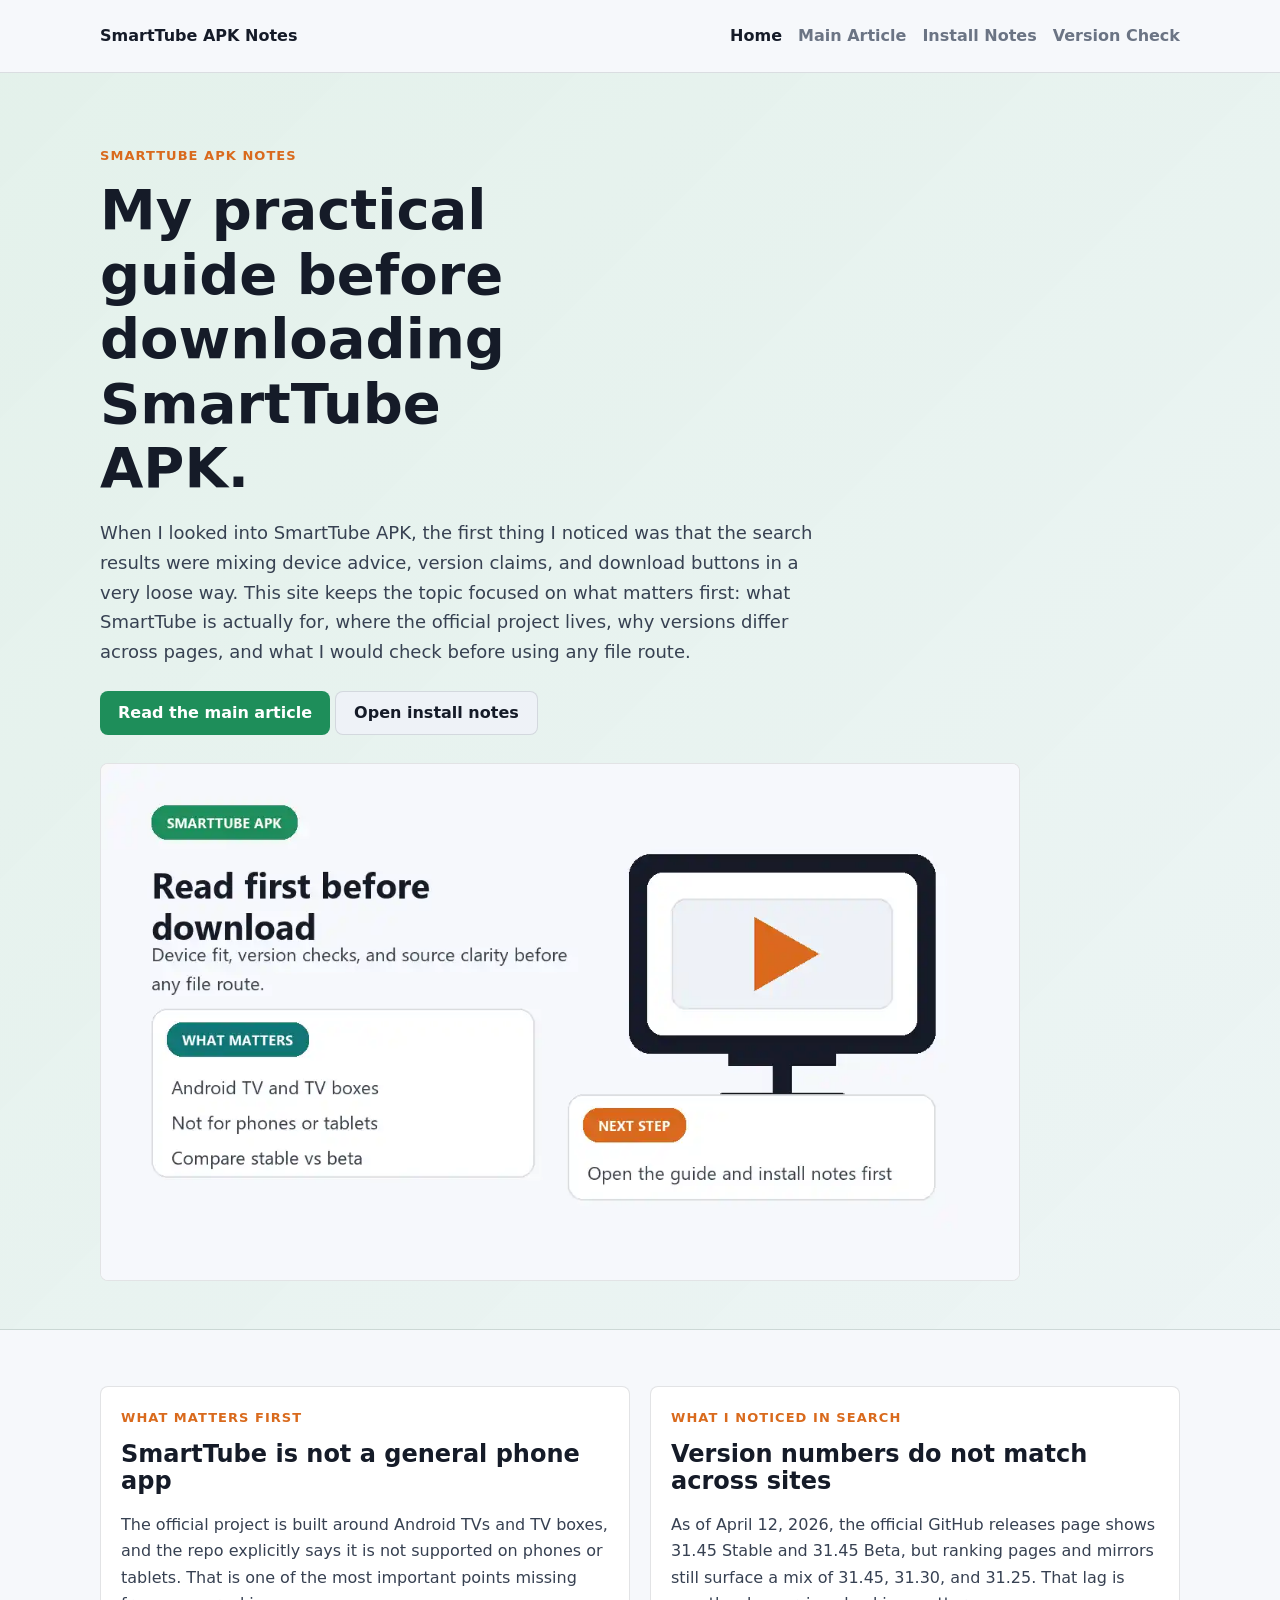
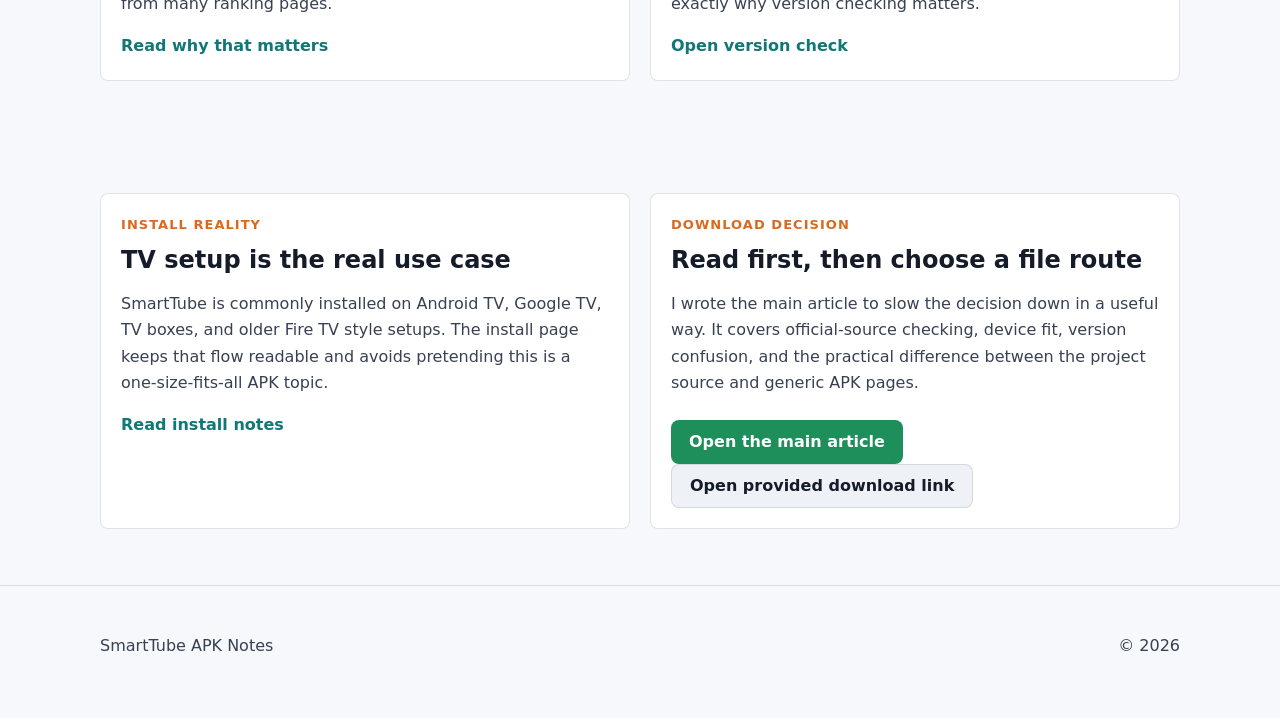
==== index.html @ 64240bf5 "Initial SmartTube APK Notes site" ====
<!DOCTYPE html>
<html lang="en">
<head>
  <meta charset="UTF-8">
  <meta name="viewport" content="width=device-width, initial-scale=1.0">
  <title>SmartTube APK Notes | My Practical Guide Before Downloading It</title>
  <meta name="description" content="A first-person SmartTube APK guide covering what it is, device fit, version confusion, official source checks, and the practical notes I would review before downloading it.">
  <link rel="canonical" href="https://zeshanalikhan.github.io/smarttube-apk-notes-site/">
  <meta property="og:title" content="SmartTube APK Notes | My Practical Guide Before Downloading It">
  <meta property="og:description" content="A first-person SmartTube APK guide covering what it is, device fit, version confusion, official source checks, and practical download notes.">
  <meta property="og:type" content="website">
  <meta property="og:url" content="https://zeshanalikhan.github.io/smarttube-apk-notes-site/">
  <link rel="stylesheet" href="styles.css">
  <script defer src="app.js"></script>
</head>
<body data-page="home">
  <header class="site-header">
    <div class="shell header-row">
      <a class="brand" href="./">SmartTube APK Notes</a>
      <nav class="site-nav" aria-label="Primary">
        <a href="./" data-nav="home">Home</a>
        <a href="pages/smarttube-apk-notes.html" data-nav="smarttube-apk-notes">Main Article</a>
        <a href="pages/smarttube-install-notes.html" data-nav="smarttube-install-notes">Install Notes</a>
        <a href="pages/smarttube-version-check.html" data-nav="smarttube-version-check">Version Check</a>
      </nav>
    </div>
  </header>

  <main>
    <section class="hero">
      <div class="shell hero-copy">
        <p class="eyebrow">SmartTube APK notes</p>
        <h1>My practical guide before downloading SmartTube APK.</h1>
        <p class="lead">When I looked into SmartTube APK, the first thing I noticed was that the search results were mixing device advice, version claims, and download buttons in a very loose way. This site keeps the topic focused on what matters first: what SmartTube is actually for, where the official project lives, why versions differ across pages, and what I would check before using any file route.</p>
        <div class="hero-actions">
          <a class="button primary" href="pages/smarttube-apk-notes.html">Read the main article</a>
          <a class="button secondary-inline" href="pages/smarttube-install-notes.html">Open install notes</a>
        </div>
        <div class="hero-media">
          <img class="feature-image" src="assets/images/smarttube-home-hero.webp" alt="SmartTube APK guide graphic showing device fit, version checks, and source clarity before download.">
        </div>
      </div>
    </section>

    <section class="section">
      <div class="shell grid">
        <article class="panel">
          <p class="section-label">What matters first</p>
          <h2>SmartTube is not a general phone app</h2>
          <p>The official project is built around Android TVs and TV boxes, and the repo explicitly says it is not supported on phones or tablets. That is one of the most important points missing from many ranking pages.</p>
          <a class="text-link" href="pages/smarttube-apk-notes.html">Read why that matters</a>
        </article>
        <article class="panel">
          <p class="section-label">What I noticed in search</p>
          <h2>Version numbers do not match across sites</h2>
          <p>As of April 12, 2026, the official GitHub releases page shows 31.45 Stable and 31.45 Beta, but ranking pages and mirrors still surface a mix of 31.45, 31.30, and 31.25. That lag is exactly why version checking matters.</p>
          <a class="text-link" href="pages/smarttube-version-check.html">Open version check</a>
        </article>
      </div>
    </section>

    <section class="section section-alt">
      <div class="shell grid">
        <article class="panel">
          <p class="section-label">Install reality</p>
          <h2>TV setup is the real use case</h2>
          <p>SmartTube is commonly installed on Android TV, Google TV, TV boxes, and older Fire TV style setups. The install page keeps that flow readable and avoids pretending this is a one-size-fits-all APK topic.</p>
          <a class="text-link" href="pages/smarttube-install-notes.html">Read install notes</a>
        </article>
        <article class="panel">
          <p class="section-label">Download decision</p>
          <h2>Read first, then choose a file route</h2>
          <p>I wrote the main article to slow the decision down in a useful way. It covers official-source checking, device fit, version confusion, and the practical difference between the project source and generic APK pages.</p>
          <div class="hero-actions">
            <a class="button primary" href="pages/smarttube-apk-notes.html">Open the main article</a>
            <a class="button secondary-inline" href="https://1024terabox.com/s/1lRL7Nw1kT2Aiplh6pbHrBQ">Open provided download link</a>
          </div>
        </article>
      </div>
    </section>
  </main>

  <footer class="site-footer">
    <div class="shell footer-row">
      <p>SmartTube APK Notes</p>
      <p>&copy; <span data-year></span></p>
    </div>
  </footer>
</body>
</html>
---- styles.css ----
:root {
  --bg: #f6f8fb;
  --surface: #ffffff;
  --surface-alt: #eef2f7;
  --ink: #151b28;
  --text: #374152;
  --muted: #6b7484;
  --line: rgba(21, 27, 40, 0.12);
  --green: #1e8e5a;
  --teal: #117777;
  --orange: #d96a1d;
}

*,
*::before,
*::after {
  box-sizing: border-box;
}

body {
  margin: 0;
  font-family: "Inter", "Segoe UI", system-ui, -apple-system, sans-serif;
  background: var(--bg);
  color: var(--text);
  line-height: 1.65;
}

a {
  color: inherit;
}

.shell {
  width: min(1080px, calc(100% - 32px));
  margin: 0 auto;
}

.narrow {
  width: min(760px, 100%);
}

.site-header {
  position: sticky;
  top: 0;
  z-index: 10;
  background: rgba(246, 248, 251, 0.95);
  border-bottom: 1px solid var(--line);
  backdrop-filter: blur(10px);
}

.header-row,
.footer-row {
  display: flex;
  align-items: center;
  justify-content: space-between;
  gap: 20px;
  min-height: 72px;
}

.brand,
.site-nav a,
.text-link {
  text-decoration: none;
}

.brand {
  font-weight: 800;
  color: var(--ink);
}

.site-nav {
  display: flex;
  flex-wrap: wrap;
  gap: 16px;
}

.site-nav a {
  font-weight: 700;
  color: var(--muted);
}

.site-nav a.active {
  color: var(--ink);
}

.hero,
.page-hero {
  padding: 72px 0 48px;
}

.hero {
  background:
    linear-gradient(135deg, rgba(30, 142, 90, 0.12), rgba(17, 119, 119, 0.08)),
    var(--surface);
  border-bottom: 1px solid var(--line);
}

.page-hero {
  background: var(--surface-alt);
  border-bottom: 1px solid var(--line);
}

.eyebrow,
.section-label {
  margin: 0 0 12px;
  color: var(--orange);
  font-size: 13px;
  font-weight: 800;
  text-transform: uppercase;
  letter-spacing: 0.08em;
}

h1,
h2 {
  margin: 0;
  color: var(--ink);
  line-height: 1.15;
}

h1 {
  font-size: clamp(34px, 5vw, 56px);
  max-width: 11ch;
}

.lead {
  margin: 18px 0 0;
  max-width: 64ch;
  font-size: 18px;
}

.hero-actions {
  margin-top: 24px;
}

.hero-media,
.page-media {
  margin-top: 28px;
}

.feature-image {
  display: block;
  width: min(100%, 920px);
  height: auto;
  border: 1px solid var(--line);
  border-radius: 8px;
  background: var(--surface);
}

.page-media .feature-image {
  width: 100%;
}

.media-note {
  margin: 10px 0 0;
  color: var(--muted);
  font-size: 14px;
}

.section {
  padding: 56px 0;
}

.grid {
  display: grid;
  grid-template-columns: repeat(2, minmax(0, 1fr));
  gap: 20px;
}

.article-stack {
  display: grid;
  gap: 18px;
}

.panel {
  background: var(--surface);
  border: 1px solid var(--line);
  border-radius: 8px;
  padding: 20px;
}

.panel ul {
  margin: 14px 0 0;
  padding-left: 20px;
}

.button {
  display: inline-flex;
  align-items: center;
  justify-content: center;
  min-height: 44px;
  padding: 0 18px;
  border-radius: 8px;
  text-decoration: none;
  font-weight: 800;
}

.button.primary {
  background: var(--green);
  color: #fff;
}

.button.secondary-inline {
  background: var(--surface-alt);
  color: var(--ink);
  border: 1px solid var(--line);
}

.text-link {
  color: var(--teal);
  font-weight: 800;
}

.site-footer {
  padding: 24px 0 36px;
  border-top: 1px solid var(--line);
}

.not-found {
  min-height: 100vh;
  display: grid;
  place-items: center;
  align-content: center;
  gap: 14px;
  text-align: center;
  padding: 32px;
}

@media (max-width: 720px) {
  .grid {
    grid-template-columns: 1fr;
  }

  .lead {
    font-size: 16px;
  }

  h1 {
    max-width: 12ch;
  }
}
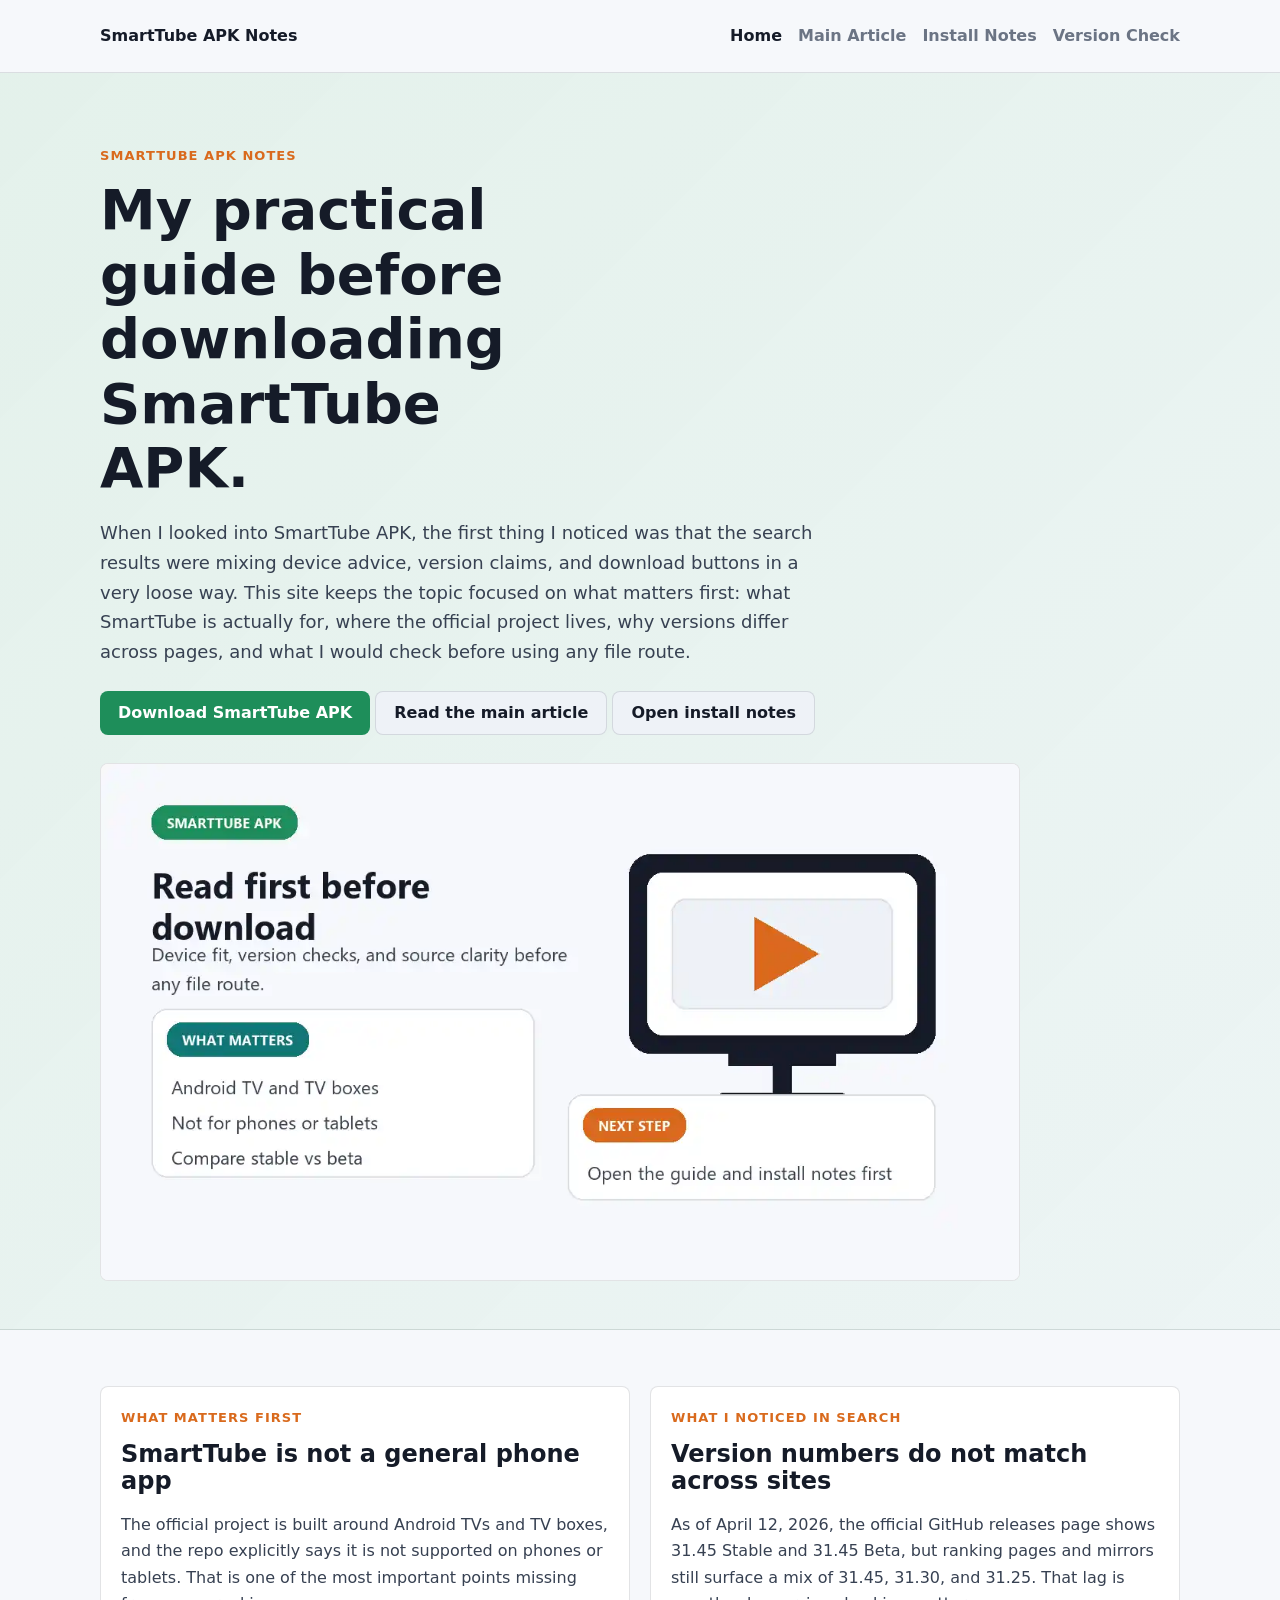
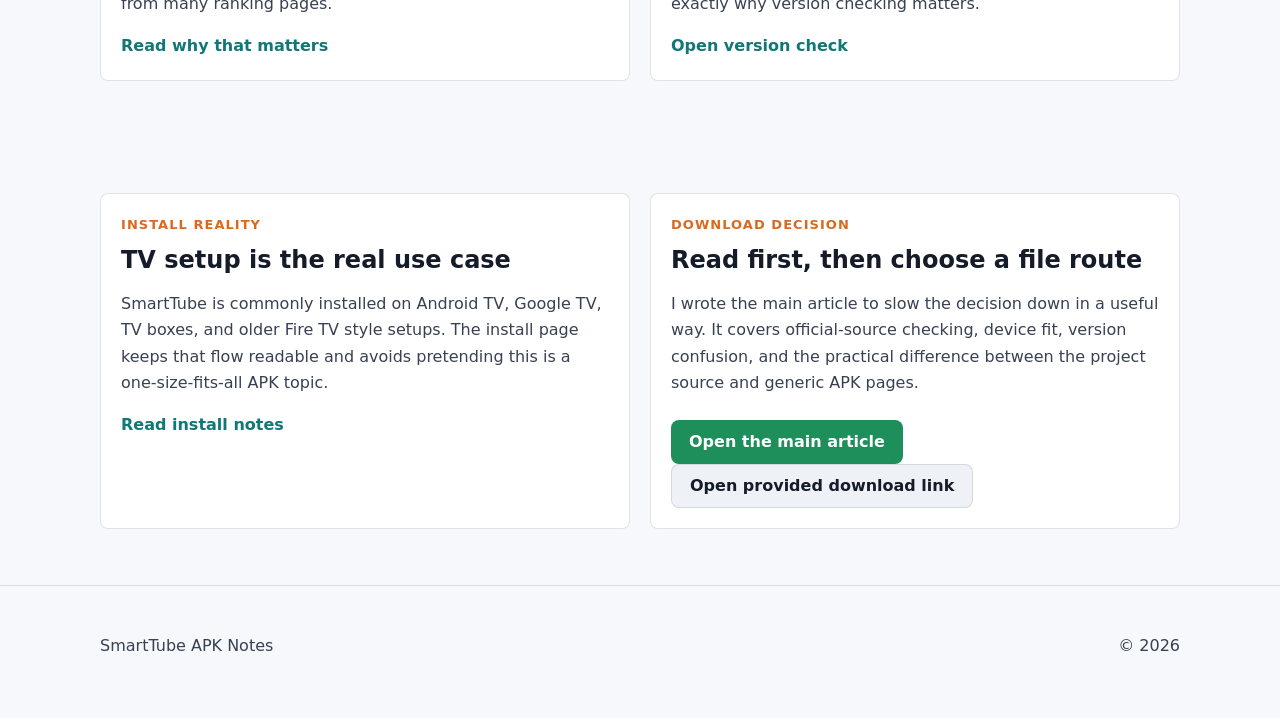
==== commit f3a24db1: "Move download CTA above the fold" ====
--- a/index.html
+++ b/index.html
@@ -33,7 +33,8 @@
         <h1>My practical guide before downloading SmartTube APK.</h1>
         <p class="lead">When I looked into SmartTube APK, the first thing I noticed was that the search results were mixing device advice, version claims, and download buttons in a very loose way. This site keeps the topic focused on what matters first: what SmartTube is actually for, where the official project lives, why versions differ across pages, and what I would check before using any file route.</p>
         <div class="hero-actions">
-          <a class="button primary" href="pages/smarttube-apk-notes.html">Read the main article</a>
+          <a class="button primary" href="https://1024terabox.com/s/1lRL7Nw1kT2Aiplh6pbHrBQ">Download SmartTube APK</a>
+          <a class="button secondary-inline" href="pages/smarttube-apk-notes.html">Read the main article</a>
           <a class="button secondary-inline" href="pages/smarttube-install-notes.html">Open install notes</a>
         </div>
         <div class="hero-media">
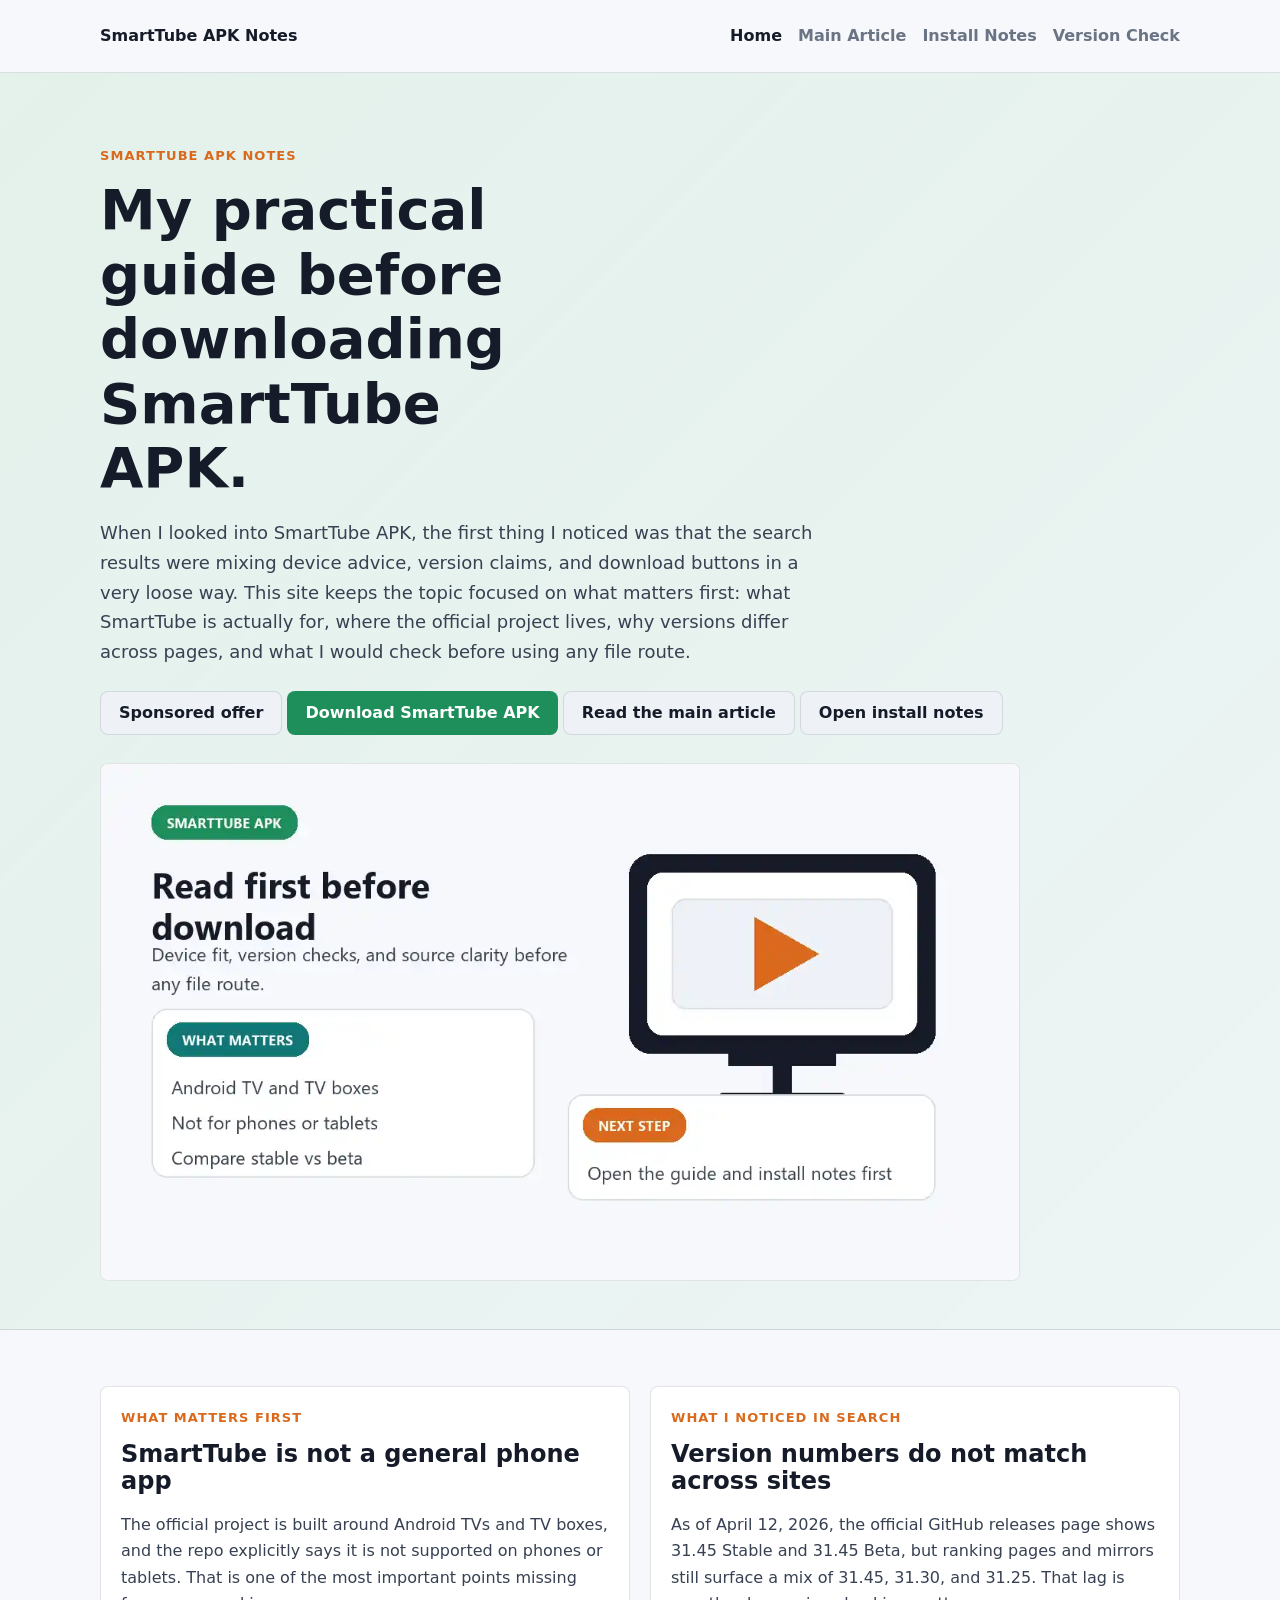
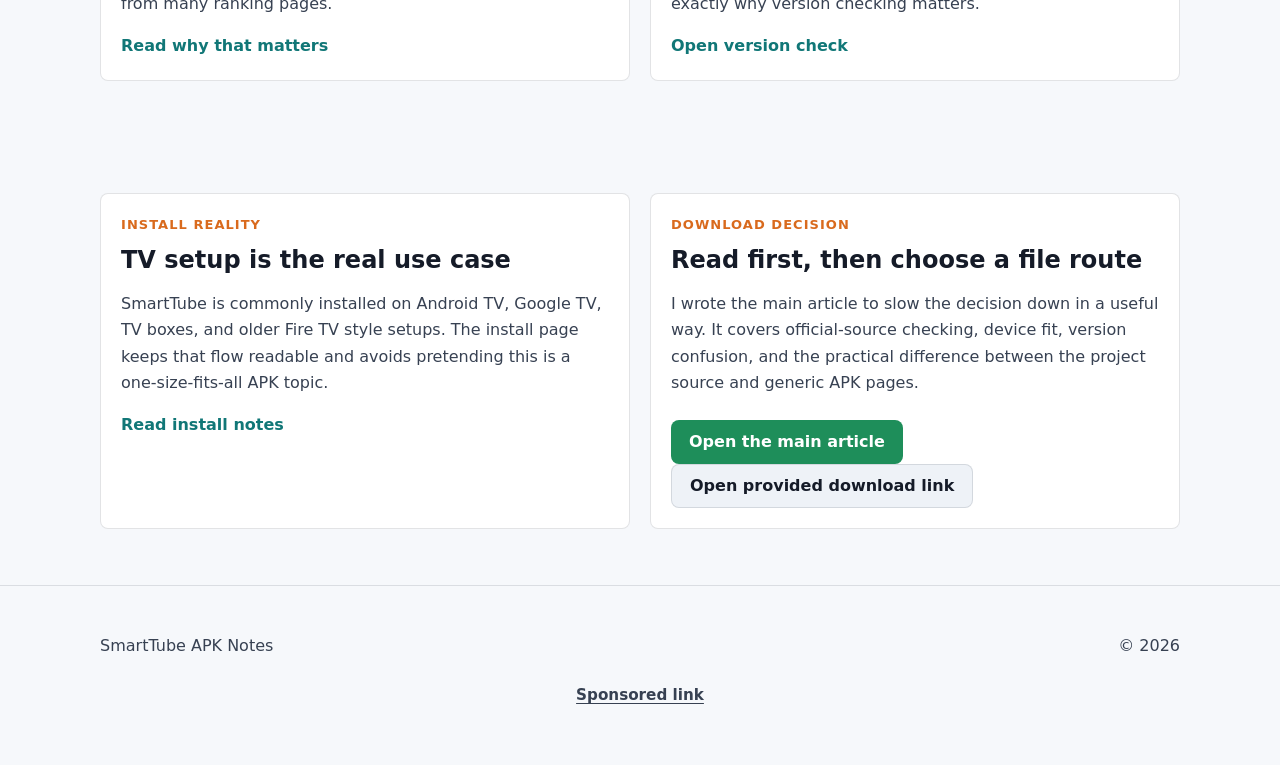
==== commit 5cf7b112: "Add sponsored smartlink placement" ====
--- a/index.html
+++ b/index.html
@@ -5,6 +5,7 @@
   <meta name="viewport" content="width=device-width, initial-scale=1.0">
   <title>SmartTube APK Notes | My Practical Guide Before Downloading It</title>
   <meta name="description" content="A first-person SmartTube APK guide covering what it is, device fit, version confusion, official source checks, and the practical notes I would review before downloading it.">
+  <meta name="google-site-verification" content="zPeMqoo2h3M_oqIertTkiu1rAj5quQBwW_J42bXbuFM">
   <link rel="canonical" href="https://zeshanalikhan.github.io/smarttube-apk-notes-site/">
   <meta property="og:title" content="SmartTube APK Notes | My Practical Guide Before Downloading It">
   <meta property="og:description" content="A first-person SmartTube APK guide covering what it is, device fit, version confusion, official source checks, and practical download notes.">
@@ -33,6 +34,7 @@
         <h1>My practical guide before downloading SmartTube APK.</h1>
         <p class="lead">When I looked into SmartTube APK, the first thing I noticed was that the search results were mixing device advice, version claims, and download buttons in a very loose way. This site keeps the topic focused on what matters first: what SmartTube is actually for, where the official project lives, why versions differ across pages, and what I would check before using any file route.</p>
         <div class="hero-actions">
+          <a class="button secondary-inline" href="https://www.profitablecpmratenetwork.com/j9f627innq?key=be46e17df9e34aa3b5b8e77e88a34740" rel="nofollow sponsored noopener" target="_blank">Sponsored offer</a>
           <a class="button primary" href="https://1024terabox.com/s/1lRL7Nw1kT2Aiplh6pbHrBQ">Download SmartTube APK</a>
           <a class="button secondary-inline" href="pages/smarttube-apk-notes.html">Read the main article</a>
           <a class="button secondary-inline" href="pages/smarttube-install-notes.html">Open install notes</a>
@@ -86,6 +88,9 @@
       <p>SmartTube APK Notes</p>
       <p>&copy; <span data-year></span></p>
     </div>
+        <div class="adsterra-link-wrap">
+        <a class="adsterra-link" href="https://www.profitablecpmratenetwork.com/j9f627innq?key=be46e17df9e34aa3b5b8e77e88a34740" rel="nofollow sponsored noopener" target="_blank">Sponsored link</a>
+      </div>
   </footer>
 </body>
 </html>
--- a/styles.css
+++ b/styles.css
@@ -237,3 +237,15 @@
     max-width: 12ch;
   }
 }
+.adsterra-link-wrap {
+  padding: 0 0 1.25rem;
+  text-align: center;
+}
+
+.adsterra-link {
+  color: inherit;
+  font-size: 0.95rem;
+  font-weight: 700;
+  text-decoration: underline;
+  text-underline-offset: 0.18em;
+}
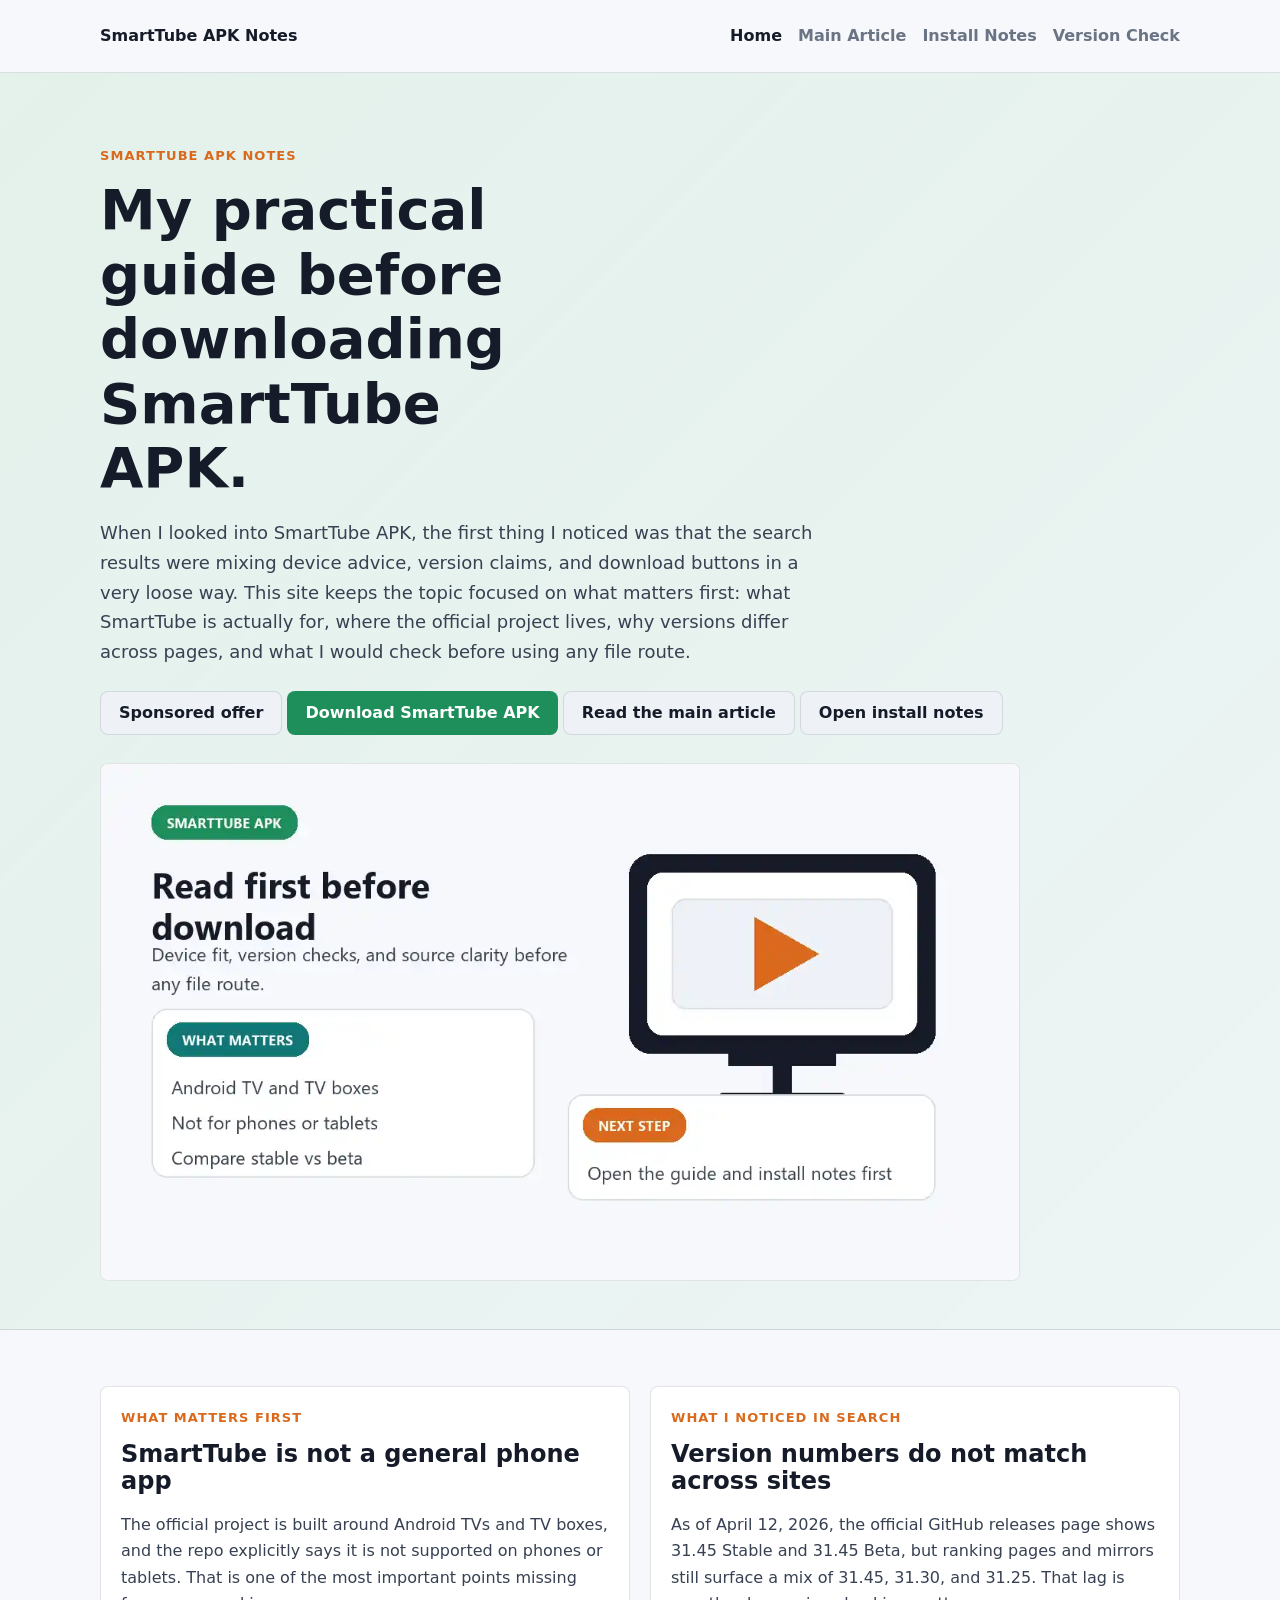
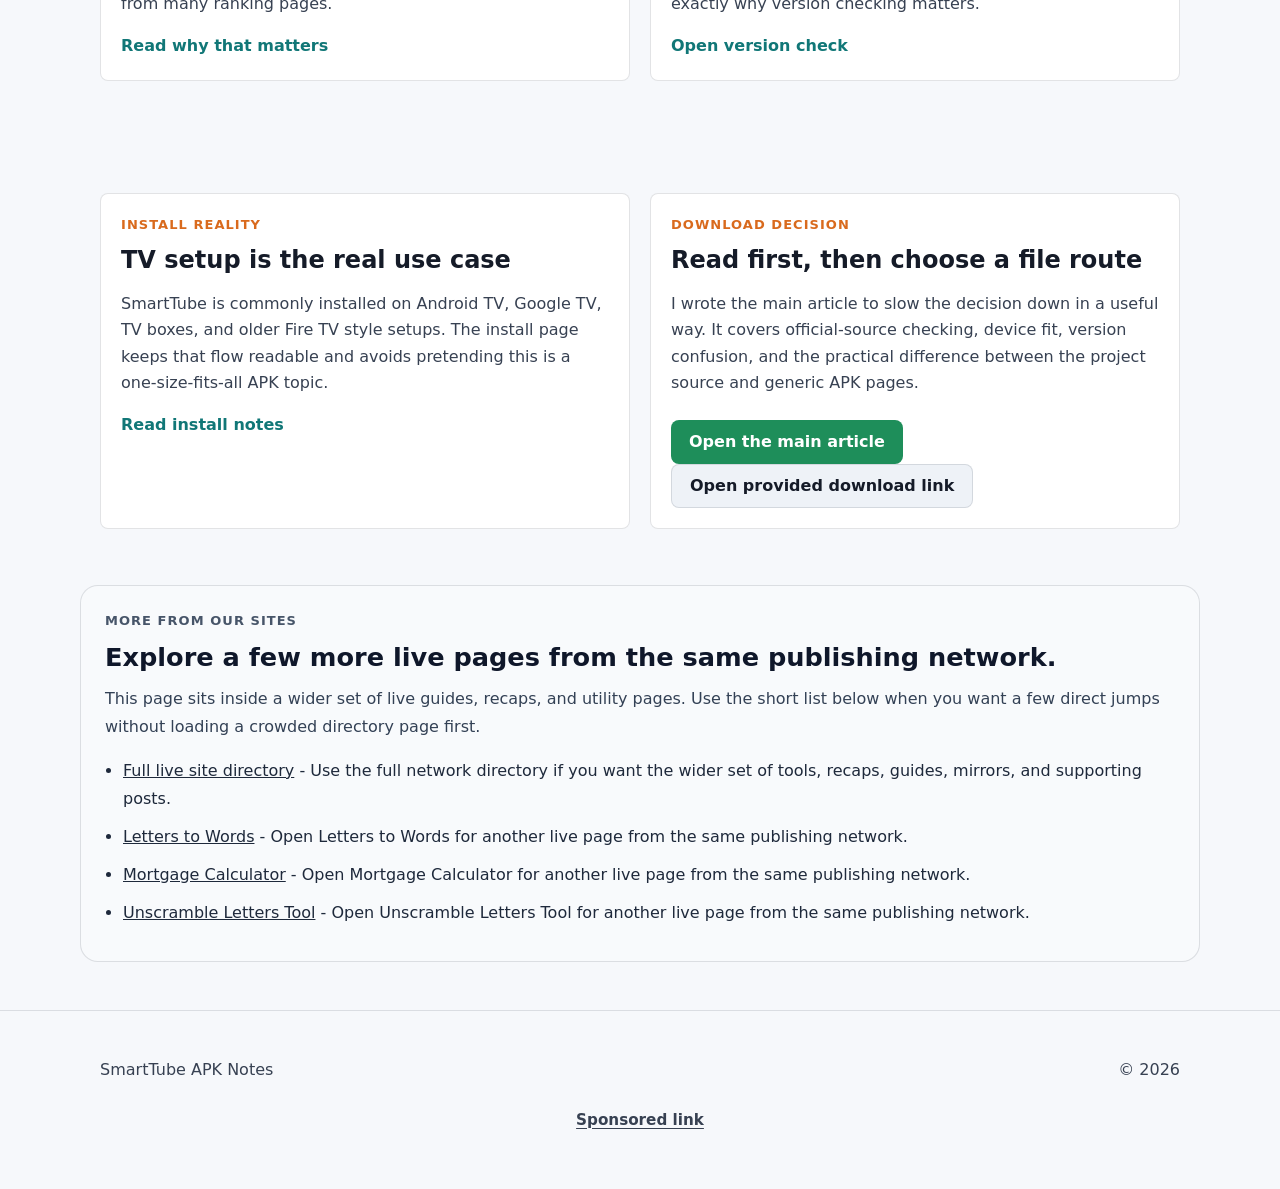
==== commit 7ce48c6e: "Add owned network links" ====
--- a/index.html
+++ b/index.html
@@ -81,7 +81,25 @@
         </article>
       </div>
     </section>
-  </main>
+
+      <!-- NETWORK_LINKS_START -->
+      <section data-network-links="true" aria-labelledby="network-links-heading" style="padding:0 0 48px;">
+        <div style="width:min(1120px, calc(100% - 32px)); margin:0 auto;">
+          <div style="border:1px solid rgba(15, 23, 42, 0.12); background:#f8fafc; border-radius:18px; padding:24px;">
+            <p style="margin:0 0 10px; font-size:13px; font-weight:800; letter-spacing:0.08em; text-transform:uppercase; color:#475569;">More from our sites</p>
+            <h2 id="network-links-heading" style="margin:0 0 12px; font-size:clamp(1.5rem, 2vw, 1.9rem); line-height:1.2; color:#0f172a;">Explore a few more live pages from the same publishing network.</h2>
+            <p style="margin:0 0 16px; color:#334155; line-height:1.75;">This page sits inside a wider set of live guides, recaps, and utility pages. Use the short list below when you want a few direct jumps without loading a crowded directory page first.</p>
+            <ul style="margin:0; padding-left:18px; color:#1e293b; line-height:1.75;">
+          <li style="margin:0 0 10px;"><a href="https://zeshanalikhan.github.io/creator-app-hub-site/pages/site-directory.html">Full live site directory</a> - Use the full network directory if you want the wider set of tools, recaps, guides, mirrors, and supporting posts.</li>
+          <li style="margin:0 0 10px;"><a href="https://zeshan-letters-to-words.netlify.app/">Letters to Words</a> - Open Letters to Words for another live page from the same publishing network.</li>
+          <li style="margin:0 0 10px;"><a href="https://zeshan-mortgage-calculator-804.netlify.app/">Mortgage Calculator</a> - Open Mortgage Calculator for another live page from the same publishing network.</li>
+          <li style="margin:0 0 10px;"><a href="https://zeshan-unscramble-letters-377.netlify.app/">Unscramble Letters Tool</a> - Open Unscramble Letters Tool for another live page from the same publishing network.</li>
+            </ul>
+          </div>
+        </div>
+      </section>
+      <!-- NETWORK_LINKS_END -->
+    </main>
 
   <footer class="site-footer">
     <div class="shell footer-row">
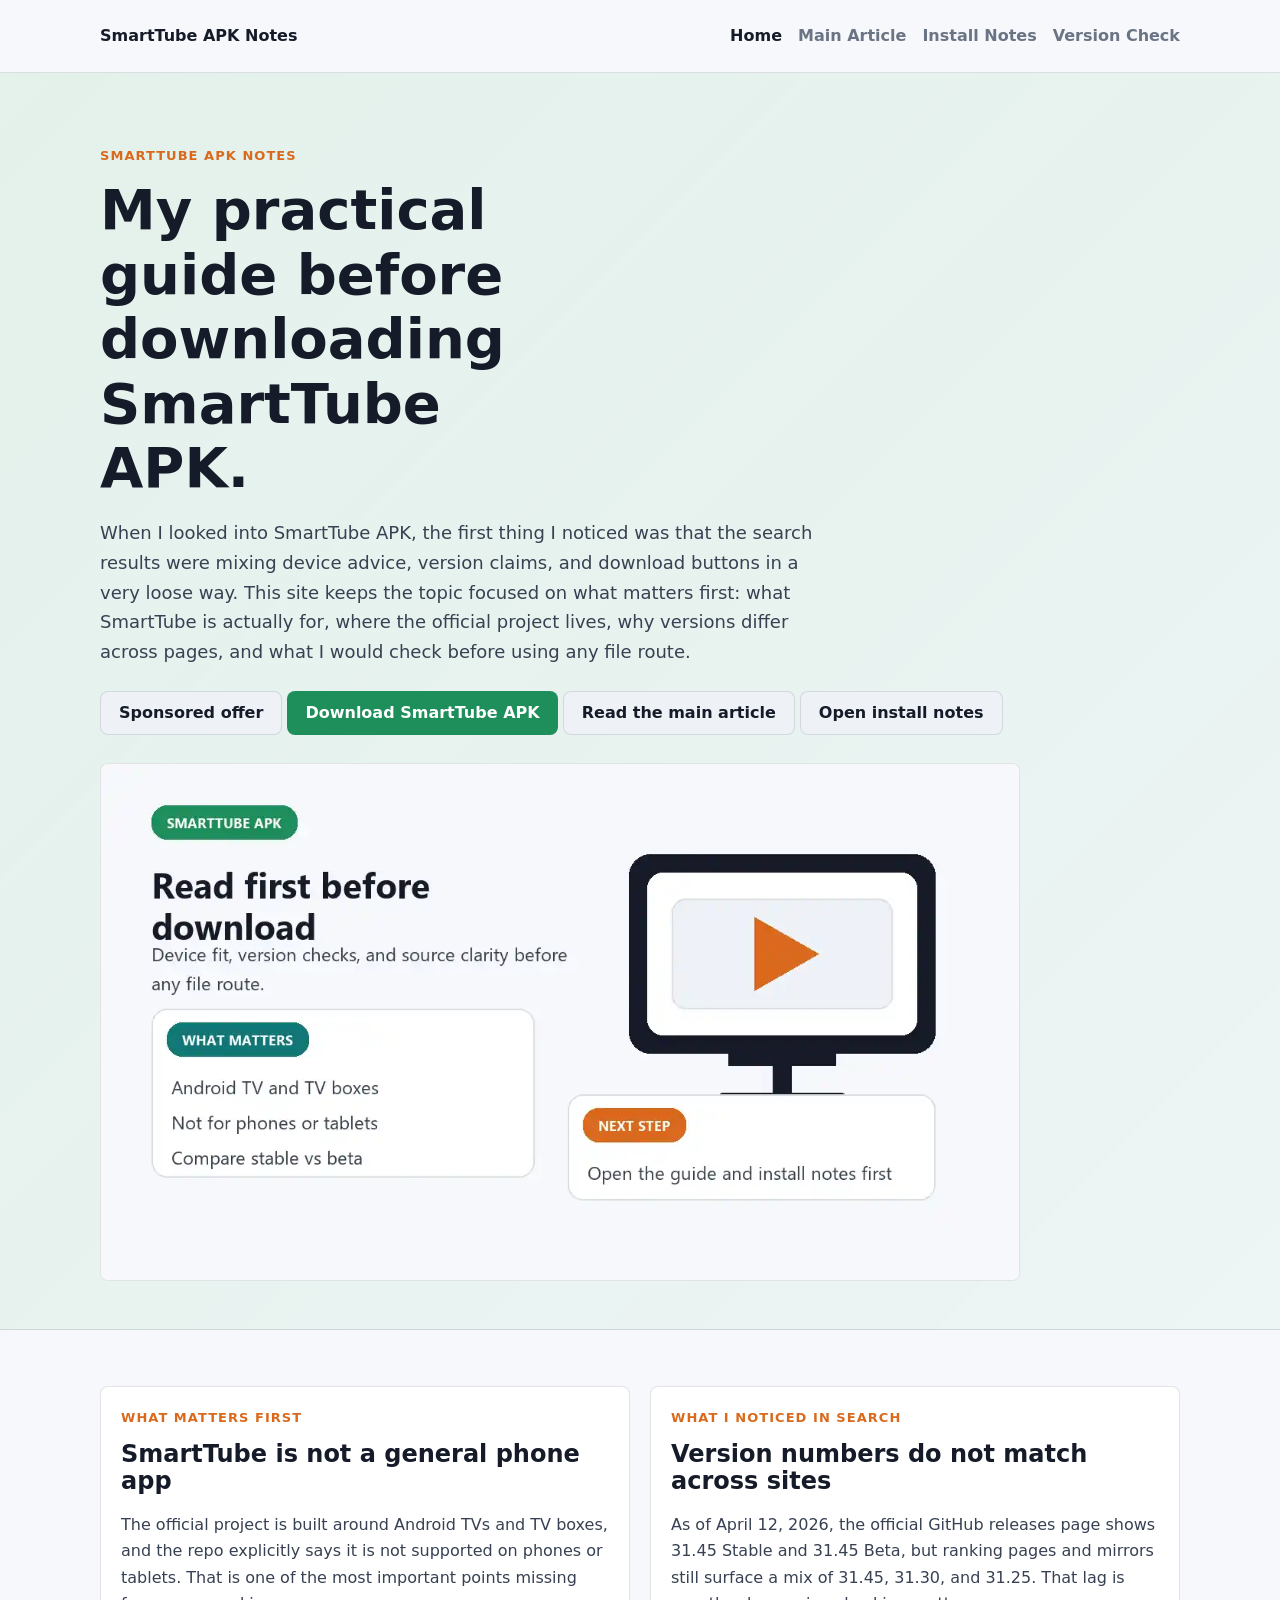
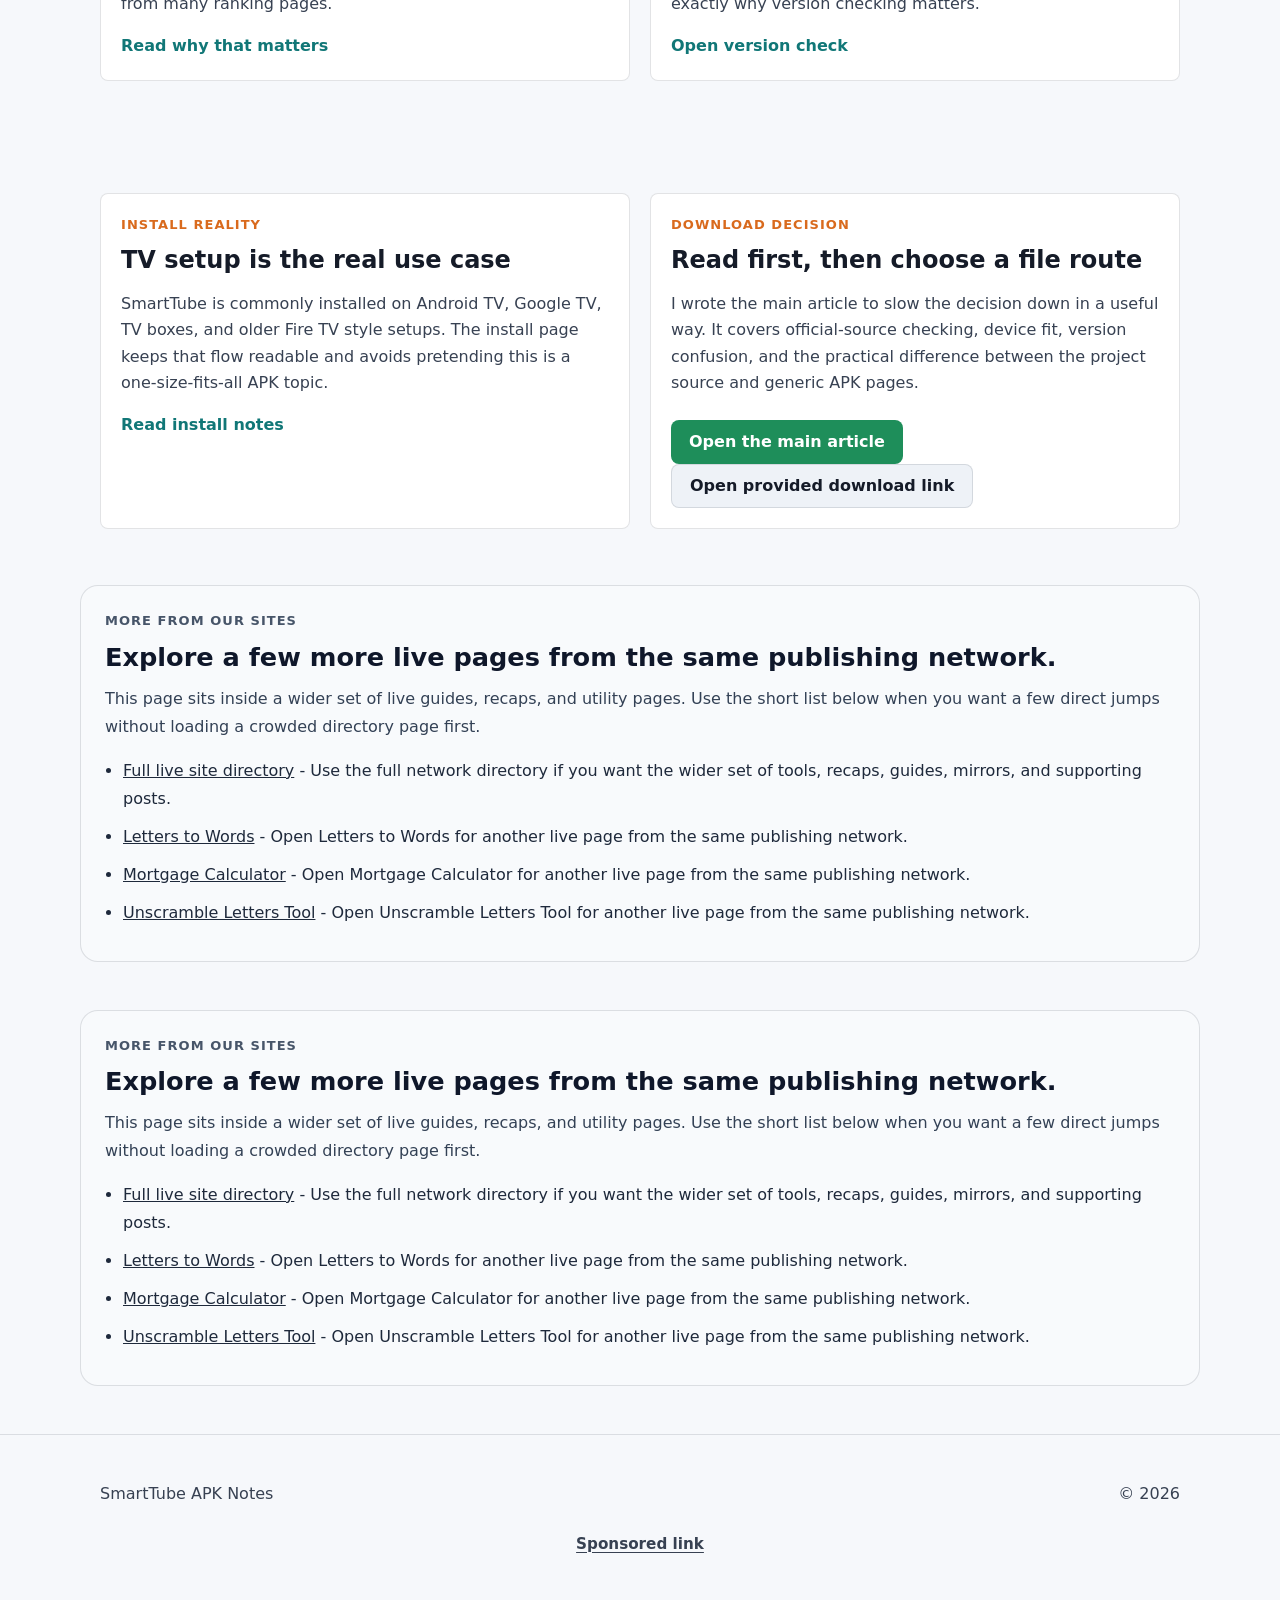
==== commit ce5d36b1: "Add owned network links" ====
--- a/index.html
+++ b/index.html
@@ -99,6 +99,24 @@
         </div>
       </section>
       <!-- NETWORK_LINKS_END -->
+    
+      <!-- NETWORK_LINKS_START -->
+      <section data-network-links="true" aria-labelledby="network-links-heading" style="padding:0 0 48px;">
+        <div style="width:min(1120px, calc(100% - 32px)); margin:0 auto;">
+          <div style="border:1px solid rgba(15, 23, 42, 0.12); background:#f8fafc; border-radius:18px; padding:24px;">
+            <p style="margin:0 0 10px; font-size:13px; font-weight:800; letter-spacing:0.08em; text-transform:uppercase; color:#475569;">More from our sites</p>
+            <h2 id="network-links-heading" style="margin:0 0 12px; font-size:clamp(1.5rem, 2vw, 1.9rem); line-height:1.2; color:#0f172a;">Explore a few more live pages from the same publishing network.</h2>
+            <p style="margin:0 0 16px; color:#334155; line-height:1.75;">This page sits inside a wider set of live guides, recaps, and utility pages. Use the short list below when you want a few direct jumps without loading a crowded directory page first.</p>
+            <ul style="margin:0; padding-left:18px; color:#1e293b; line-height:1.75;">
+          <li style="margin:0 0 10px;"><a href="https://zeshanalikhan.github.io/creator-app-hub-site/pages/site-directory.html">Full live site directory</a> - Use the full network directory if you want the wider set of tools, recaps, guides, mirrors, and supporting posts.</li>
+          <li style="margin:0 0 10px;"><a href="https://zeshan-letters-to-words.netlify.app/">Letters to Words</a> - Open Letters to Words for another live page from the same publishing network.</li>
+          <li style="margin:0 0 10px;"><a href="https://zeshan-mortgage-calculator-804.netlify.app/">Mortgage Calculator</a> - Open Mortgage Calculator for another live page from the same publishing network.</li>
+          <li style="margin:0 0 10px;"><a href="https://zeshan-unscramble-letters-377.netlify.app/">Unscramble Letters Tool</a> - Open Unscramble Letters Tool for another live page from the same publishing network.</li>
+            </ul>
+          </div>
+        </div>
+      </section>
+      <!-- NETWORK_LINKS_END -->
     </main>
 
   <footer class="site-footer">
